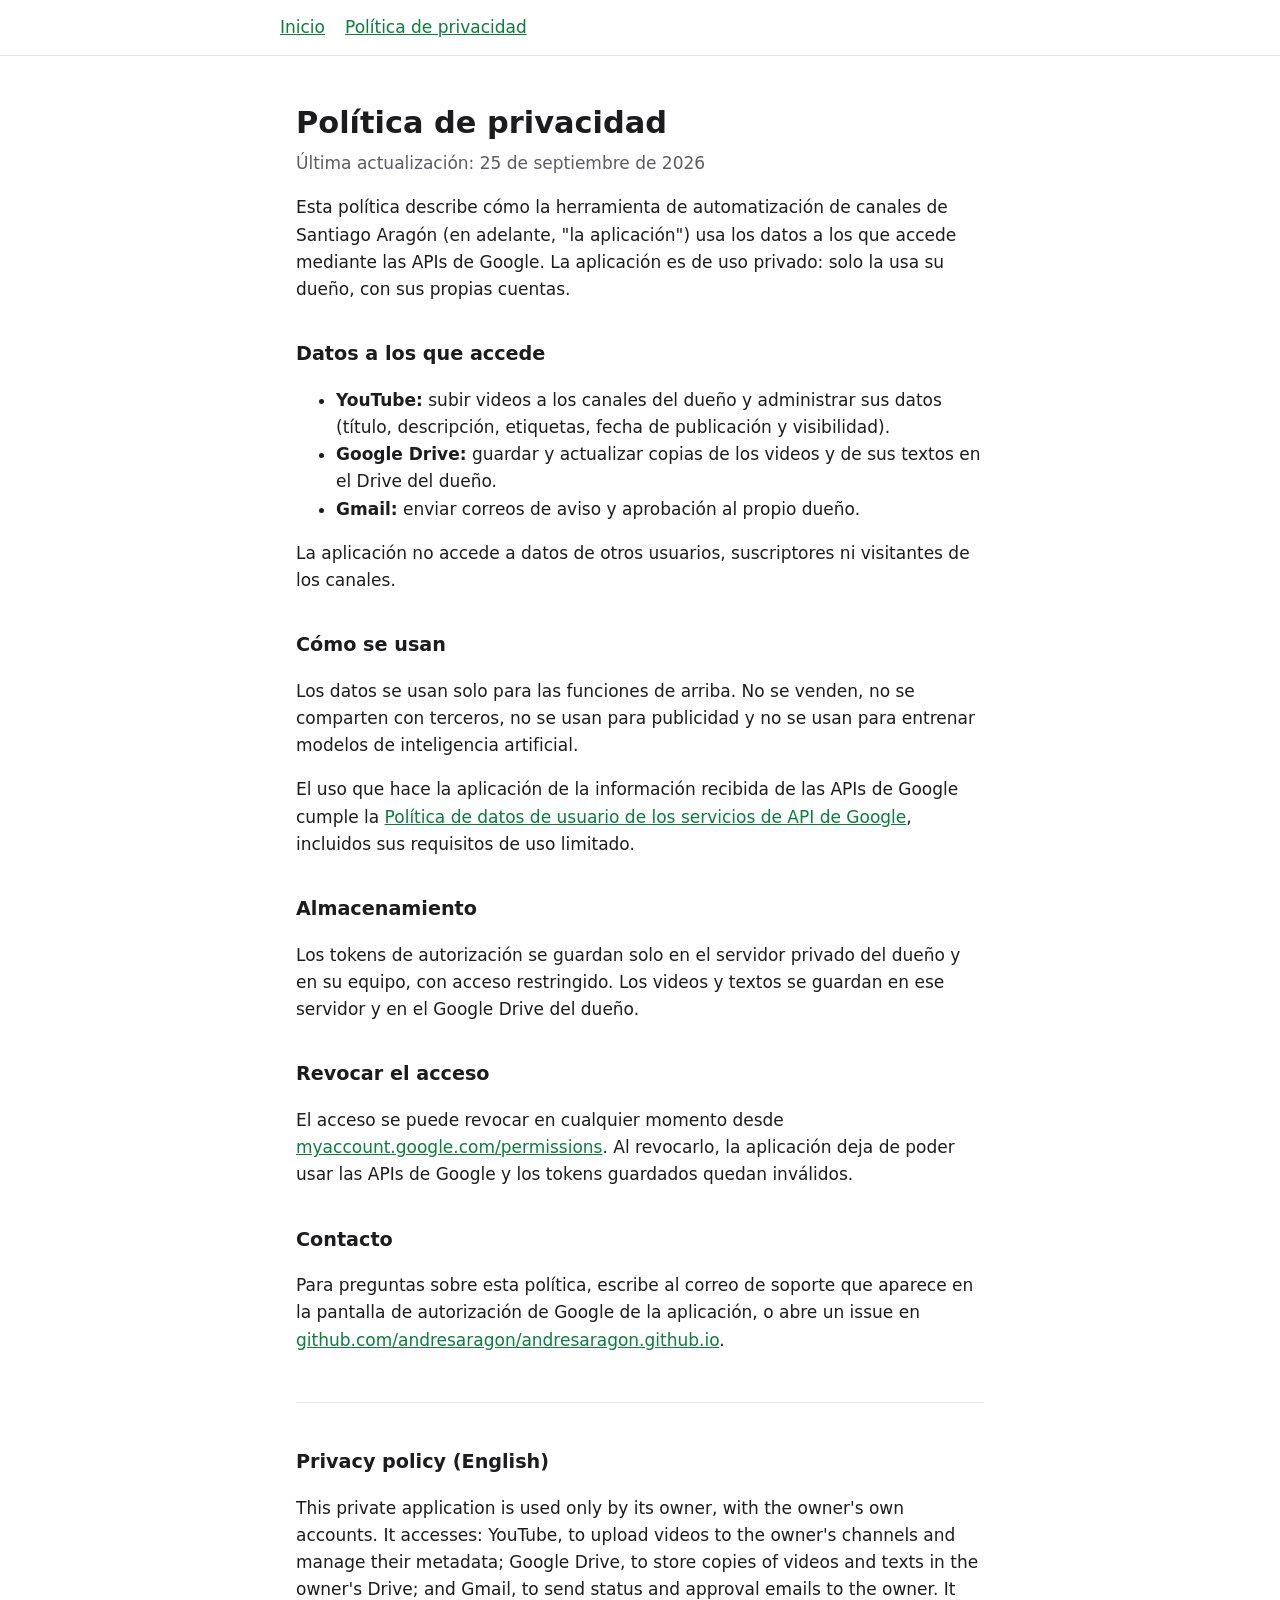
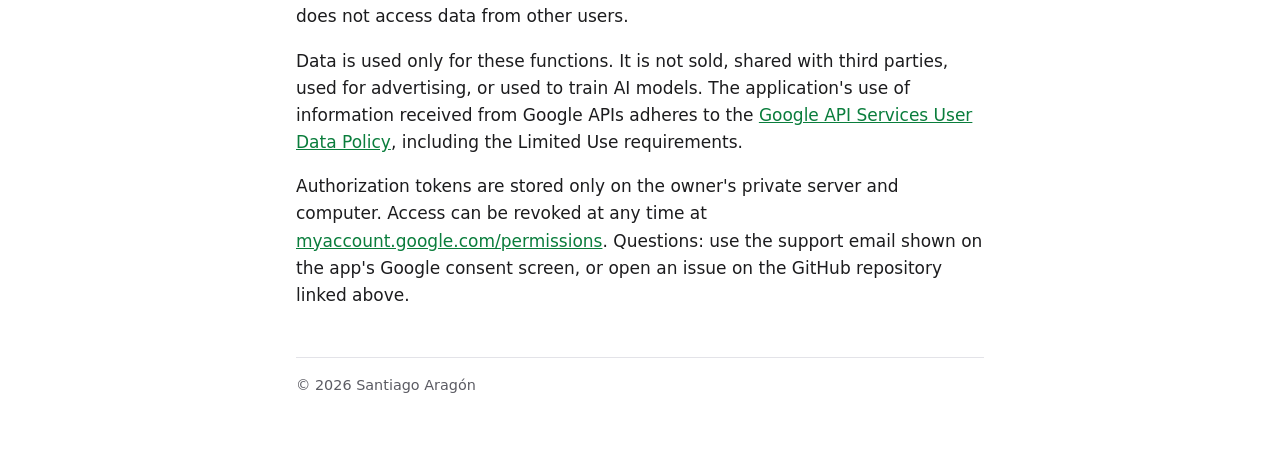
==== privacidad.html @ 0708ef22 "Sitio: inicio y politica de privacidad de la automatizacion de canales Co-Authored-By: Claude Opus 5" ====
<!doctype html>
<html lang="es">
<head>
<meta charset="utf-8">
<meta name="viewport" content="width=device-width, initial-scale=1">
<title>Política de privacidad</title>
<meta name="description" content="Política de privacidad de la herramienta de automatización de canales de Santiago Aragón.">
<link rel="stylesheet" href="estilo.css">
</head>
<body>
<nav><div><a href="./">Inicio</a><a href="privacidad.html">Política de privacidad</a></div></nav>
<main>
<h1>Política de privacidad</h1>
<p class="sub">Última actualización: 25 de septiembre de 2026</p>

<p>Esta política describe cómo la herramienta de automatización de canales de Santiago Aragón (en adelante, "la aplicación") usa los datos a los que accede mediante las APIs de Google. La aplicación es de uso privado: solo la usa su dueño, con sus propias cuentas.</p>

<h2>Datos a los que accede</h2>
<ul>
  <li><strong>YouTube:</strong> subir videos a los canales del dueño y administrar sus datos (título, descripción, etiquetas, fecha de publicación y visibilidad).</li>
  <li><strong>Google Drive:</strong> guardar y actualizar copias de los videos y de sus textos en el Drive del dueño.</li>
  <li><strong>Gmail:</strong> enviar correos de aviso y aprobación al propio dueño.</li>
</ul>
<p>La aplicación no accede a datos de otros usuarios, suscriptores ni visitantes de los canales.</p>

<h2>Cómo se usan</h2>
<p>Los datos se usan solo para las funciones de arriba. No se venden, no se comparten con terceros, no se usan para publicidad y no se usan para entrenar modelos de inteligencia artificial.</p>
<p>El uso que hace la aplicación de la información recibida de las APIs de Google cumple la <a href="https://developers.google.com/terms/api-services-user-data-policy">Política de datos de usuario de los servicios de API de Google</a>, incluidos sus requisitos de uso limitado.</p>

<h2>Almacenamiento</h2>
<p>Los tokens de autorización se guardan solo en el servidor privado del dueño y en su equipo, con acceso restringido. Los videos y textos se guardan en ese servidor y en el Google Drive del dueño.</p>

<h2>Revocar el acceso</h2>
<p>El acceso se puede revocar en cualquier momento desde <a href="https://myaccount.google.com/permissions">myaccount.google.com/permissions</a>. Al revocarlo, la aplicación deja de poder usar las APIs de Google y los tokens guardados quedan inválidos.</p>

<h2>Contacto</h2>
<p>Para preguntas sobre esta política, escribe al correo de soporte que aparece en la pantalla de autorización de Google de la aplicación, o abre un issue en <a href="https://github.com/andresaragon/andresaragon.github.io/issues">github.com/andresaragon/andresaragon.github.io</a>.</p>

<section class="en" id="en" lang="en">
<h2>Privacy policy (English)</h2>
<p>This private application is used only by its owner, with the owner's own accounts. It accesses: YouTube, to upload videos to the owner's channels and manage their metadata; Google Drive, to store copies of videos and texts in the owner's Drive; and Gmail, to send status and approval emails to the owner. It does not access data from other users.</p>
<p>Data is used only for these functions. It is not sold, shared with third parties, used for advertising, or used to train AI models. The application's use of information received from Google APIs adheres to the <a href="https://developers.google.com/terms/api-services-user-data-policy">Google API Services User Data Policy</a>, including the Limited Use requirements.</p>
<p>Authorization tokens are stored only on the owner's private server and computer. Access can be revoked at any time at <a href="https://myaccount.google.com/permissions">myaccount.google.com/permissions</a>. Questions: use the support email shown on the app's Google consent screen, or open an issue on the GitHub repository linked above.</p>
</section>

<footer>© 2026 Santiago Aragón</footer>
</main>
</body>
</html>
---- estilo.css ----
:root { --fondo:#ffffff; --texto:#1c1c1e; --suave:#5b5b63; --acento:#0a7d3c; --borde:#e3e3e8; }
@media (prefers-color-scheme: dark) { :root { --fondo:#111214; --texto:#ececef; --suave:#a3a3ad; --acento:#3ddc84; --borde:#2a2b30; } }
* { box-sizing: border-box; }
body { margin:0; background:var(--fondo); color:var(--texto); font:17px/1.6 system-ui,-apple-system,"Segoe UI",Roboto,sans-serif; }
main { max-width:720px; margin:0 auto; padding:48px 16px 64px; }
h1 { font-size:1.9rem; line-height:1.25; margin:0 0 8px; }
h2 { font-size:1.2rem; margin:36px 0 8px; }
p, li { color:var(--texto); }
.sub { color:var(--suave); margin-top:0; }
a { color:var(--acento); }
nav { border-bottom:1px solid var(--borde); padding:14px 16px; }
nav div { max-width:720px; margin:0 auto; display:flex; gap:20px; flex-wrap:wrap; }
footer { border-top:1px solid var(--borde); margin-top:48px; padding-top:16px; color:var(--suave); font-size:.9rem; }
.en { border-top:1px solid var(--borde); margin-top:48px; padding-top:8px; }
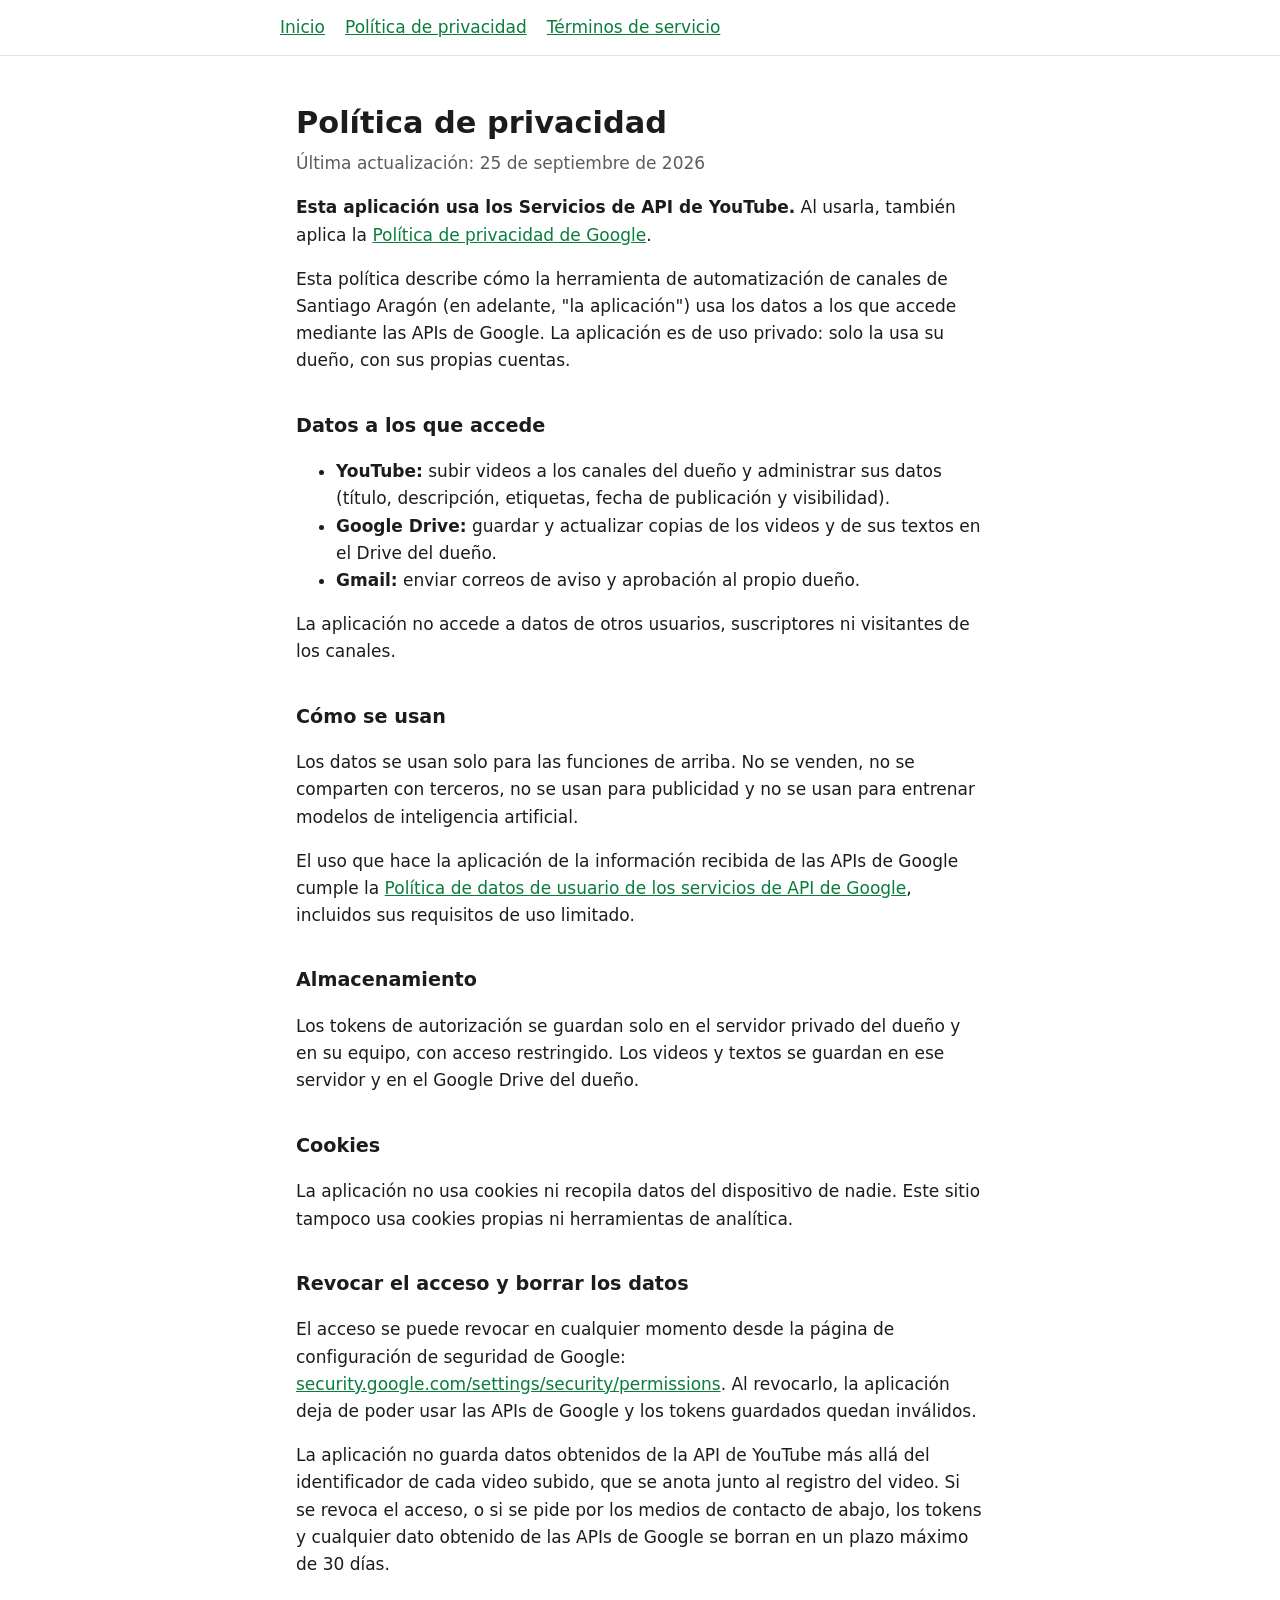
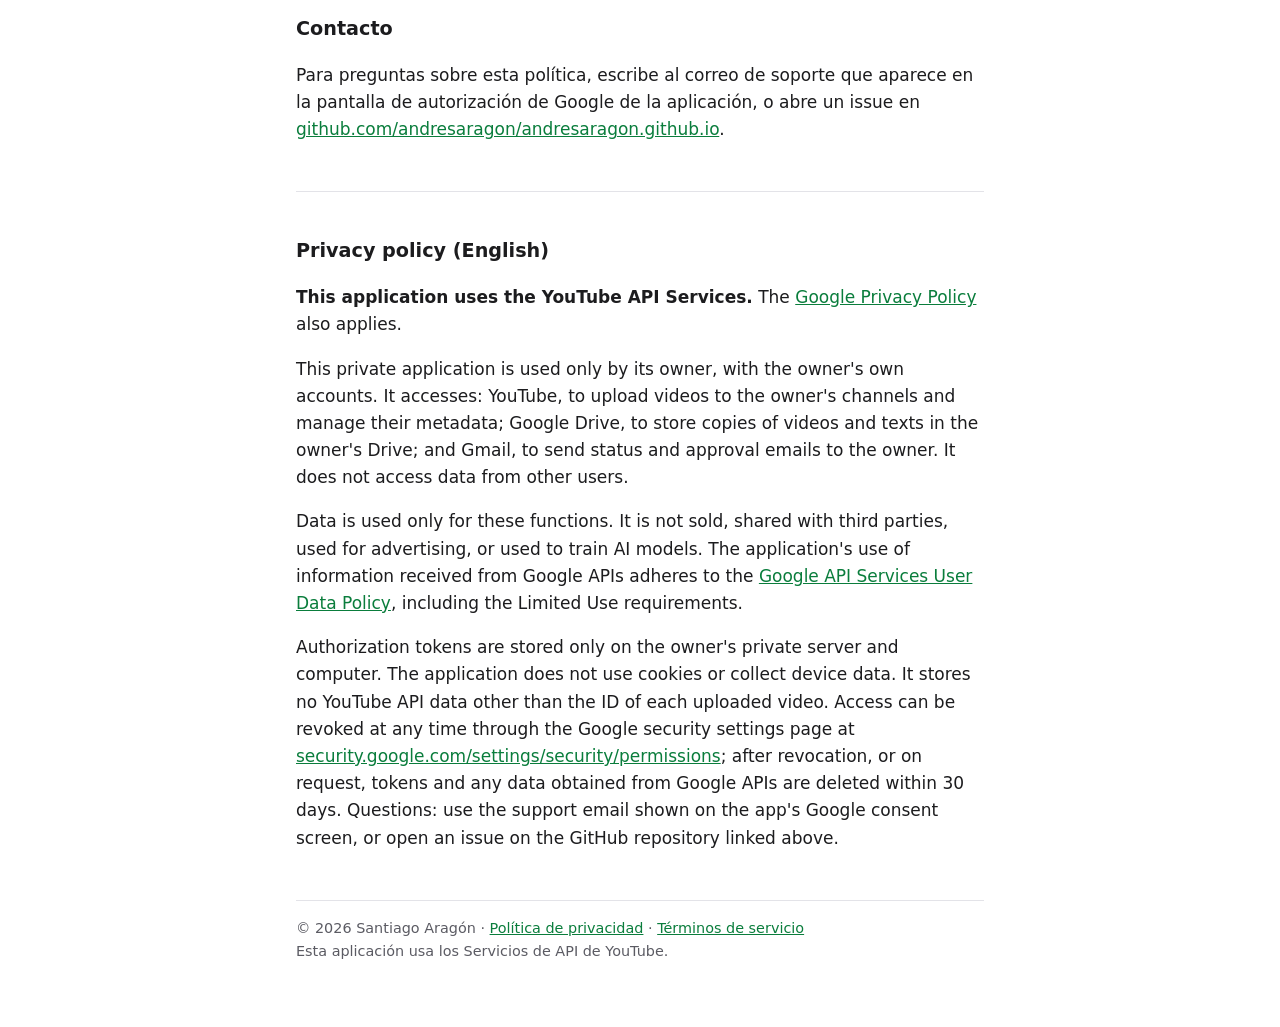
==== commit 85db98d0: "Cumplir la seccion III.A de las politicas de desarrollador de YouTube Terminos de servicio (vinculo " ====
--- a/privacidad.html
+++ b/privacidad.html
@@ -8,11 +8,12 @@
 <link rel="stylesheet" href="estilo.css">
 </head>
 <body>
-<nav><div><a href="./">Inicio</a><a href="privacidad.html">Política de privacidad</a></div></nav>
+<nav><div><a href="./">Inicio</a><a href="privacidad.html">Política de privacidad</a><a href="terminos.html">Términos de servicio</a></div></nav>
 <main>
 <h1>Política de privacidad</h1>
 <p class="sub">Última actualización: 25 de septiembre de 2026</p>
 
+<p><strong>Esta aplicación usa los Servicios de API de YouTube.</strong> Al usarla, también aplica la <a href="https://www.google.com/policies/privacy">Política de privacidad de Google</a>.</p>
 <p>Esta política describe cómo la herramienta de automatización de canales de Santiago Aragón (en adelante, "la aplicación") usa los datos a los que accede mediante las APIs de Google. La aplicación es de uso privado: solo la usa su dueño, con sus propias cuentas.</p>
 
 <h2>Datos a los que accede</h2>
@@ -30,20 +31,25 @@
 <h2>Almacenamiento</h2>
 <p>Los tokens de autorización se guardan solo en el servidor privado del dueño y en su equipo, con acceso restringido. Los videos y textos se guardan en ese servidor y en el Google Drive del dueño.</p>
 
-<h2>Revocar el acceso</h2>
-<p>El acceso se puede revocar en cualquier momento desde <a href="https://myaccount.google.com/permissions">myaccount.google.com/permissions</a>. Al revocarlo, la aplicación deja de poder usar las APIs de Google y los tokens guardados quedan inválidos.</p>
+<h2>Cookies</h2>
+<p>La aplicación no usa cookies ni recopila datos del dispositivo de nadie. Este sitio tampoco usa cookies propias ni herramientas de analítica.</p>
+
+<h2>Revocar el acceso y borrar los datos</h2>
+<p>El acceso se puede revocar en cualquier momento desde la página de configuración de seguridad de Google: <a href="https://security.google.com/settings/security/permissions">security.google.com/settings/security/permissions</a>. Al revocarlo, la aplicación deja de poder usar las APIs de Google y los tokens guardados quedan inválidos.</p>
+<p>La aplicación no guarda datos obtenidos de la API de YouTube más allá del identificador de cada video subido, que se anota junto al registro del video. Si se revoca el acceso, o si se pide por los medios de contacto de abajo, los tokens y cualquier dato obtenido de las APIs de Google se borran en un plazo máximo de 30 días.</p>
 
 <h2>Contacto</h2>
 <p>Para preguntas sobre esta política, escribe al correo de soporte que aparece en la pantalla de autorización de Google de la aplicación, o abre un issue en <a href="https://github.com/andresaragon/andresaragon.github.io/issues">github.com/andresaragon/andresaragon.github.io</a>.</p>
 
 <section class="en" id="en" lang="en">
 <h2>Privacy policy (English)</h2>
+<p><strong>This application uses the YouTube API Services.</strong> The <a href="https://www.google.com/policies/privacy">Google Privacy Policy</a> also applies.</p>
 <p>This private application is used only by its owner, with the owner's own accounts. It accesses: YouTube, to upload videos to the owner's channels and manage their metadata; Google Drive, to store copies of videos and texts in the owner's Drive; and Gmail, to send status and approval emails to the owner. It does not access data from other users.</p>
 <p>Data is used only for these functions. It is not sold, shared with third parties, used for advertising, or used to train AI models. The application's use of information received from Google APIs adheres to the <a href="https://developers.google.com/terms/api-services-user-data-policy">Google API Services User Data Policy</a>, including the Limited Use requirements.</p>
-<p>Authorization tokens are stored only on the owner's private server and computer. Access can be revoked at any time at <a href="https://myaccount.google.com/permissions">myaccount.google.com/permissions</a>. Questions: use the support email shown on the app's Google consent screen, or open an issue on the GitHub repository linked above.</p>
+<p>Authorization tokens are stored only on the owner's private server and computer. The application does not use cookies or collect device data. It stores no YouTube API data other than the ID of each uploaded video. Access can be revoked at any time through the Google security settings page at <a href="https://security.google.com/settings/security/permissions">security.google.com/settings/security/permissions</a>; after revocation, or on request, tokens and any data obtained from Google APIs are deleted within 30 days. Questions: use the support email shown on the app's Google consent screen, or open an issue on the GitHub repository linked above.</p>
 </section>
 
-<footer>© 2026 Santiago Aragón</footer>
+<footer>© 2026 Santiago Aragón · <a href="privacidad.html">Política de privacidad</a> · <a href="terminos.html">Términos de servicio</a><br>Esta aplicación usa los Servicios de API de YouTube.</footer>
 </main>
 </body>
 </html>
